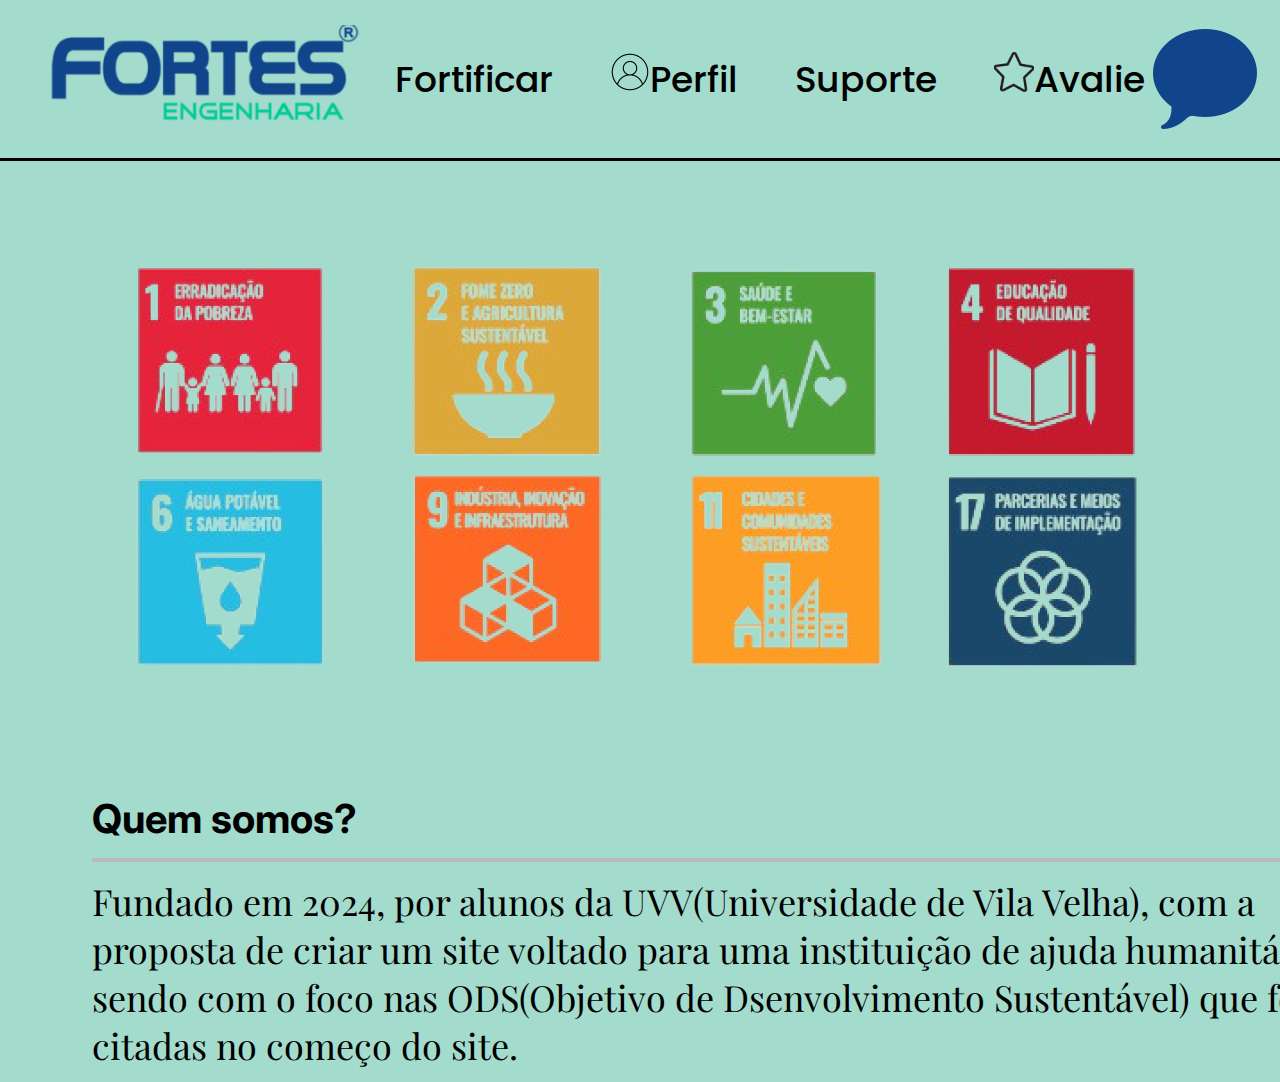
==== index.html @ 4164b00e "30/11/24" ====
<!DOCTYPE html>
<html lang="pt-br">

<head>
    <meta charset="UTF-8">
    <meta name="viewport" content="width=device-width, initial-scale=1.0">
    <title>Document</title>
    <link rel="stylesheet" href="CSS/style.css">
</head>

<body>
    <header>
        <div id="logo">
            <a href="index.html"><img src="IMG/logo.png" alt="logo"></a>
        </div>
        <nav>
            <a href="fortificar.html">Fortificar</a>
            <a href=""><img src="IMG/perfil.png" alt="perfil">Perfil</a>
            <a href="suporte.html">Suporte</a>
            <a href="avalie.html"><img src="IMG/estrela.png" alt="estrela">Avalie</a>
        </nav>
        <div id="mensagem">
            <img src="IMG/mensagem.png" alt="mensagem">
        </div>
    </header>
    <div id="line2"></div>
    <main>
        <div id="imgmain">
            <img src="IMG/imagens.png" alt="imagens">
        </div>
        <div id="text">
            <h2>Quem somos?</h2>
            <div id="line"></div>
            <p>Fundado em 2024, por alunos da UVV(Universidade de Vila Velha), com a proposta de criar um site voltado
                para uma instituição de ajuda humanitária, sendo com o foco nas ODS(Objetivo de Dsenvolvimento
                Sustentável) que foram citadas no começo do site.</p>
        </div>
    </main>
</body>

</html>
---- CSS/style.css ----
*
{
    margin: 0;
    background-color: #A3DBCC;
}

@font-face {
    font-family: Poppins;
    src: url(../FONTE/Poppins-Medium.ttf);
}

@font-face {
    font-family: Inter;
    src: url(../FONTE/Inter-VariableFont_opsz\,wght.ttf);
}

@font-face {
    font-family: Playfair;
    src: url(../FONTE/PlayfairDisplay-VariableFont_wght.ttf);
}

header
{
    margin-left: 15px;
    margin-right: 15px;
    display: flex;
    align-items: center;
    justify-content: space-between;
}

nav
{
    display: flex;
    align-items: center;
    justify-content:space-between;
    width: 1000px;
    font-family: 'Poppins';
}

#logo img
{
    margin-top: 25px;
    width: 380px;
}

#mensagem img
{
    width: 120px;
}

nav img
{
    width: 40px;
}

header a
{
    font-size: 36px;
    text-decoration: none;
    color: black;
}

#novochat a
{
    font-size: 36px;
    text-decoration: none;
    color: black;
}

#abrirmensagem a
{
    font-size: 36px;
    color: black;
}

#line2
{
    width: 100vw;
    height: 3px;
    background-color: black;
}

#text
{
    height: 288px;
    width: 1304px;
    margin-left: 92px;
}

#text h2
{
    font-size: 40px;
    font-family: 'Inter';
}

#text p
{
    font-family: Playfair;
    font-size: 36px;
}

main
{
    width: 100vw;
    height: 100%;
}

main img
{
    width: 1200px;
}

#imgmain
{
    margin-top: 100px;
    margin-bottom: 100px;
    display: flex;
    width: 100%;
    justify-content: center;
}

#line
{
    margin-top: 15px;
    margin-bottom: 15px;
    background-color: #BABABA;
    width: 100%;
    height: 4px;
}

#mensagemempresa
{
    display: flex;
    justify-content: center;
    align-items: center;
}


#mensagemempresa img
{
    width: 256px;
}

#dadosempresa
{
    margin-left: 50px;
    font-size: 30px;
}

#novochat
{
    display: flex;
    margin-top: 50px;
    margin-bottom: 25px;
    margin-left: 25px;
}

#outsidebox
{
    border: 2px solid black;
    margin-right: 50px;
    box-shadow: 0px 3px 5px black;
}

#novochat a
{
    margin-right: 25px;
    margin-left: 25px;
}

#pesquisaempresa input
{
    height: 50px;
    width: 438px;
    border-radius: 20px;
    margin-left: 25px;
    margin-top: 25px;
    margin-bottom: 25px;
    font-size: 30px;
}

#atendimentoautomatico input
{
    height: 50px;
    width: 438px;
    margin-left: 25px;
    margin-top: 25px;
    margin-bottom: 25px;
    font-size: 30px;
}

#abrirmensagem
{
    margin-left: 50px;
    margin-top: 25px;
    width: 1322px;
    text-align: center;
}

#linha
{
    display: flex;
    justify-content: space-between;
    margin-bottom: 50px;
}

#atendimento
{
    display: flex;
    width: 100vw;
}

#atendimentoautomatico img
{
    width: 40px;
}

#atendimentobatepapo img
{
    width: 130px;
}

#pergunta
{
    display: flex;
}

#perguntabatepapo
{
    display: flex;
}

#line3
{
    background-color: black;
    width: 5px;
    height: 100vh; 
}

#atendimentoautomatico
{
    padding-left: 25px;
    margin-top: 25px;
    margin-bottom: 25px;
    width: 50%;
    font-size: 23px;
}

#atendimentobatepapo
{
    font-size: 23px;
    padding-left: 25px;
    margin-top: 25px;
    margin-bottom: 25px;
}

#perguntabatepapo
{
    margin-top: 25px;
    margin-bottom: 25px;
}

#suporte
{
    display: flex;
    align-items: center;
    margin-left: 25px;
    font-size: 25px;
    height: 150px;
}

#pergunta
{
    margin-top: 25px;
    margin-bottom: 25px;
}

#avaliacoes img
{
    width: 130px;
}

#avaliacoes
{
    width: 50%;
}

#avaliacoes h1
{
    margin: 25px;
}

#estrelas img
{
    width: 30px;
}

#linhainst
{
    display: flex;
    justify-content: space-around;
    align-content: center;
}

#instituicao
{
    display: flex;
    margin: 25px;
}

#avalie
{
    display: flex;
}

#comentario
{
    margin: 25px;
    font-size: 23px;
}

#comentario select
{
    margin-top: 25px;
    font-size: 23px;
}

#comentario textarea
{
    margin-top: 25px;
    font-size: 23px;
}
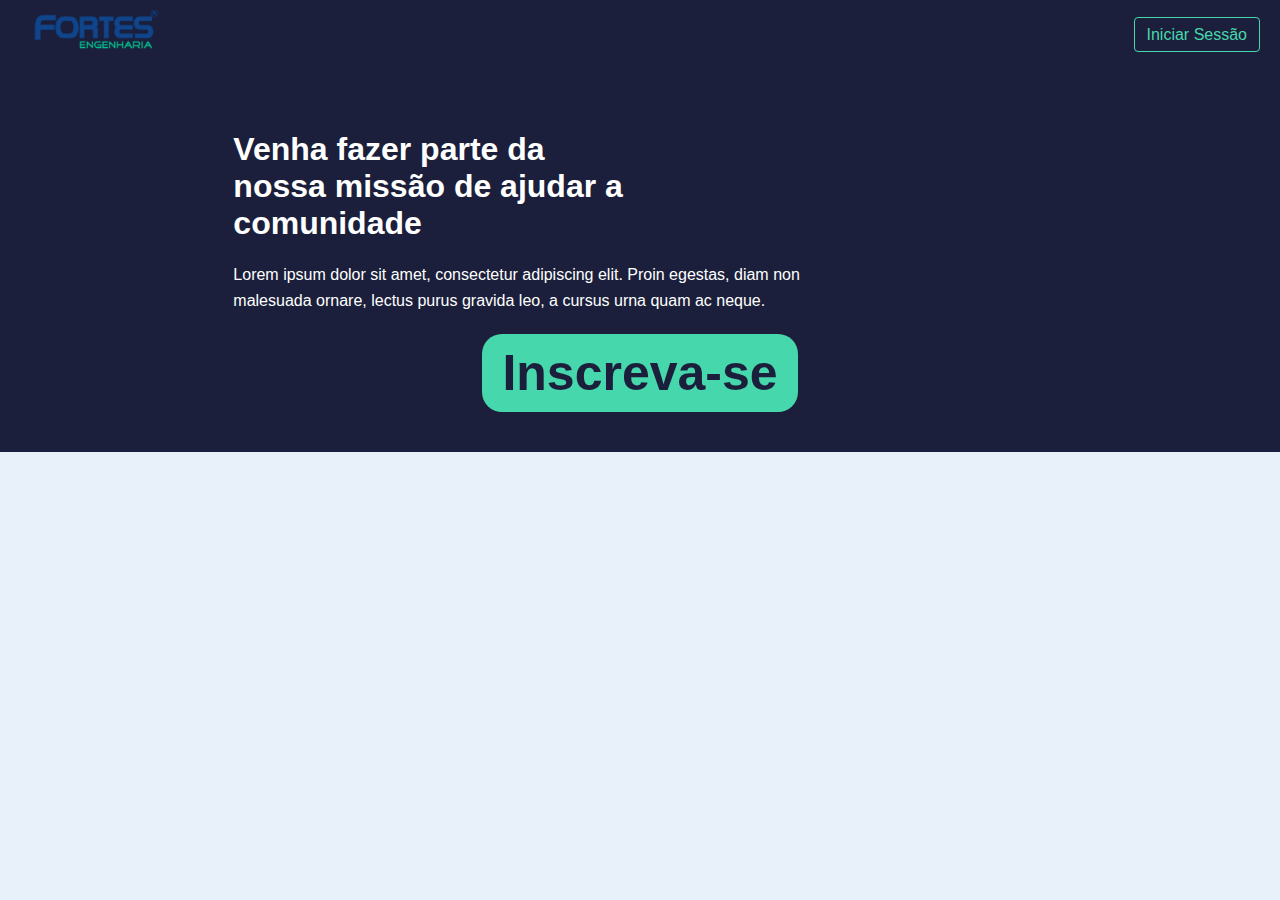
==== commit ba57a07f: "." ====
--- a/index.html
+++ b/index.html
@@ -1,41 +1,30 @@
 <!DOCTYPE html>
 <html lang="pt-br">
-
 <head>
     <meta charset="UTF-8">
     <meta name="viewport" content="width=device-width, initial-scale=1.0">
-    <title>Document</title>
-    <link rel="stylesheet" href="CSS/style.css">
+    <title>Fortes Engenharia</title>
+    <link rel="stylesheet" href="CSS/index.css">
 </head>
-
 <body>
     <header>
-        <div id="logo">
-            <a href="index.html"><img src="IMG/logo.png" alt="logo"></a>
-        </div>
-        <nav>
-            <a href="fortificar.html">Fortificar</a>
-            <a href=""><img src="IMG/perfil.png" alt="perfil">Perfil</a>
-            <a href="suporte.html">Suporte</a>
-            <a href="avalie.html"><img src="IMG/estrela.png" alt="estrela">Avalie</a>
-        </nav>
-        <div id="mensagem">
-            <img src="IMG/mensagem.png" alt="mensagem">
+        <img src="IMG/logo.png" alt="" id="logo">
+        <div class="header-buttons">
+            <a href="./HTML/login.html">Iniciar Sessão</a>
         </div>
     </header>
-    <div id="line2"></div>
+
     <main>
-        <div id="imgmain">
-            <img src="IMG/imagens.png" alt="imagens">
-        </div>
-        <div id="text">
-            <h2>Quem somos?</h2>
-            <div id="line"></div>
-            <p>Fundado em 2024, por alunos da UVV(Universidade de Vila Velha), com a proposta de criar um site voltado
-                para uma instituição de ajuda humanitária, sendo com o foco nas ODS(Objetivo de Dsenvolvimento
-                Sustentável) que foram citadas no começo do site.</p>
-        </div>
+        <section>
+            <div id="texto">
+                <h1>Venha fazer parte da<br>nossa missão de ajudar a<br>comunidade</h1>
+                <p>Lorem ipsum dolor sit amet, consectetur adipiscing elit. Proin egestas, diam non malesuada ornare, lectus purus gravida leo, a cursus urna quam ac neque.</p>
+            </div>
+            <div>
+                <img src="img/smile.png" alt="" class="smiley">
+            </div>
+        </section>
+        <a href="HTML/cadastro.html" class="cta-button">Inscreva-se</a>
     </main>
 </body>
-
-</html>+</html>
--- a/CSS/index.css
+++ b/CSS/index.css
@@ -0,0 +1,137 @@
+body {
+    margin: 0;
+    font-family: Arial, sans-serif;
+    background-color: #e8f0fa;
+    color: #DBEAFF;
+}
+
+header {
+    background-color: #1b1f3b;
+    display: flex;
+    justify-content: space-between;
+    align-items: center;
+    padding: 10px 20px;
+}
+
+#logo {
+    height: 50px;
+}
+
+.header-buttons a {
+    background: none;
+    border: 1px solid #47d7ac;
+    color: #47d7ac;
+    padding: 8px 12px;
+    margin-left: 10px;
+    cursor: pointer;
+    border-radius: 4px;
+    transition: 0.3s;
+    text-decoration: none;
+}
+
+.header-buttons a:hover {
+    text-decoration: none;
+    background-color: #47d7ac;
+    color: #1b1f3b;
+}
+
+main {
+    text-align: center;
+    padding: 40px 20px;
+    background-color: #1b1f3b;
+    color: #ffffff;
+}
+
+#texto{
+    text-align: left;
+}
+
+main h1 {
+    font-size: 32px;
+    margin-bottom: 20px;
+}
+
+main p {
+    font-size: 16px;
+    line-height: 1.6;
+    max-width: 600px;
+    margin: 0 auto 20px;
+}
+
+main section {
+    display: flex;
+    justify-content: space-evenly;
+}
+
+.smiley {
+    width: 425px;
+}
+
+.cta-button {
+    display: inline-block;
+    background-color: #47d7ac;
+    color: #1b1f3b;
+    padding: 10px 20px;
+    font-size: 50px;
+    font-weight: bold;
+    text-decoration: none;
+    border-radius: 20px;
+    transition: 0.3s;
+}
+
+.cta-button:hover {
+    background-color: #3cb890;
+}
+
+/* cadastro */
+
+.container {
+    padding: 20px;
+    text-align: center;
+    color: black;
+}
+.form-container {
+    max-width: 600px;
+    margin: 0 auto;
+    background-color: white;
+    padding: 20px;
+    border-radius: 10px;
+    box-shadow: 0 0 10px rgba(0, 0, 0, 0.1);
+}
+h1 {
+    margin-bottom: 20px;
+}
+.form-group {
+    margin-bottom: 15px;
+    text-align: left;
+}
+label {
+    display: block;
+    font-weight: bold;
+    margin-bottom: 5px;
+}
+input, textarea {
+    width: 100%;
+    padding: 10px;
+    border: 1px solid #00cc99;
+    border-radius: 5px;
+    box-sizing: border-box;
+}
+textarea {
+    height: 100px;
+    resize: none;
+}
+.submit-button {
+    display: inline-block;
+    padding: 10px 20px;
+    color: white;
+    background-color: #00cc99;
+    border: none;
+    border-radius: 50%;
+    font-size: 20px;
+    cursor: pointer;
+    transition: background-color 0.3s;
+}
+.submit-button:hover {
+    background-color: #008f66;
+}
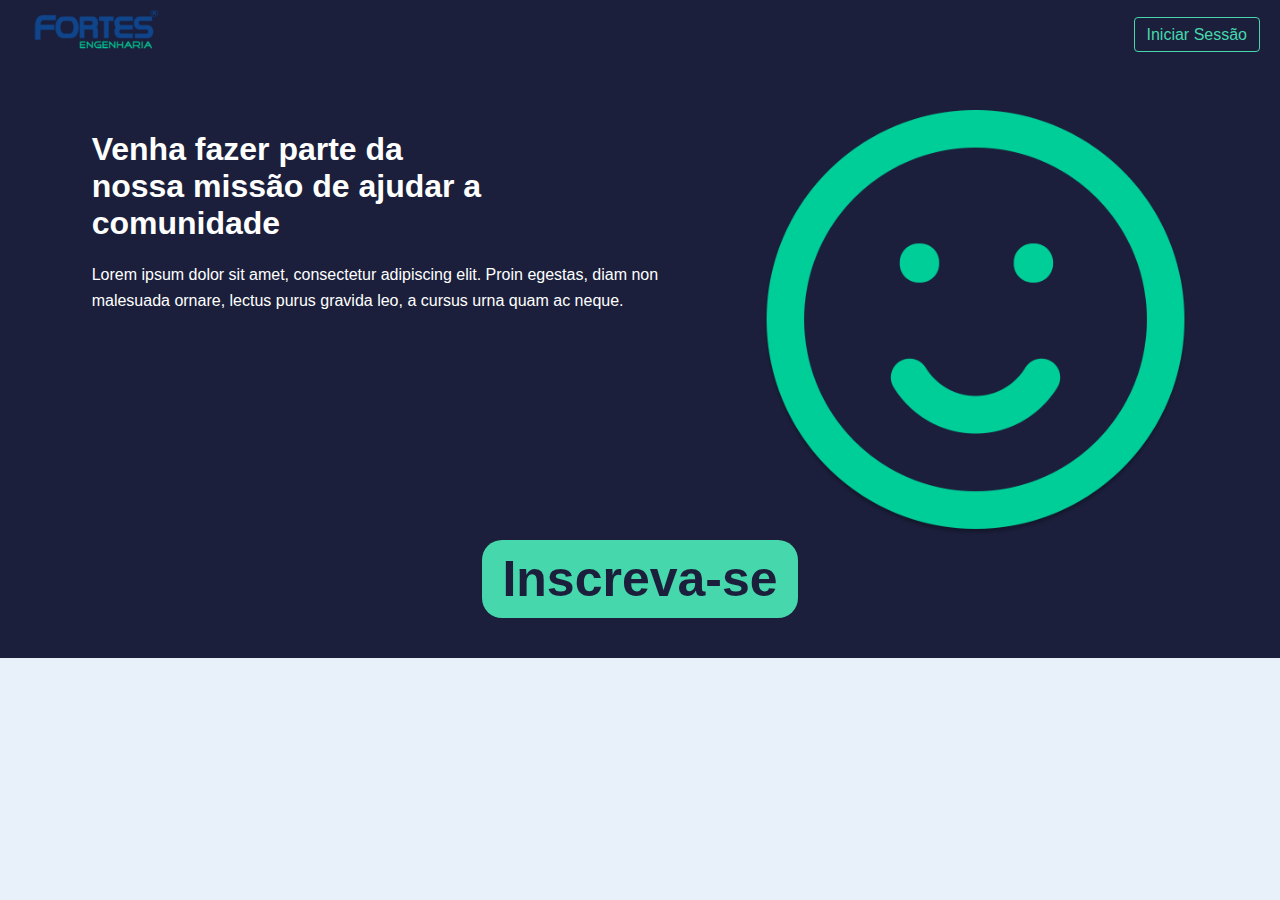
==== commit 2c6236f0: "Update index.html" ====
--- a/index.html
+++ b/index.html
@@ -21,10 +21,10 @@
                 <p>Lorem ipsum dolor sit amet, consectetur adipiscing elit. Proin egestas, diam non malesuada ornare, lectus purus gravida leo, a cursus urna quam ac neque.</p>
             </div>
             <div>
-                <img src="img/smile.png" alt="" class="smiley">
+                <img src="./IMG/smile.png" alt="" class="smiley">
             </div>
         </section>
-        <a href="HTML/cadastro.html" class="cta-button">Inscreva-se</a>
+        <a href="./HTML/cadastro.html" class="cta-button">Inscreva-se</a>
     </main>
 </body>
 </html>
